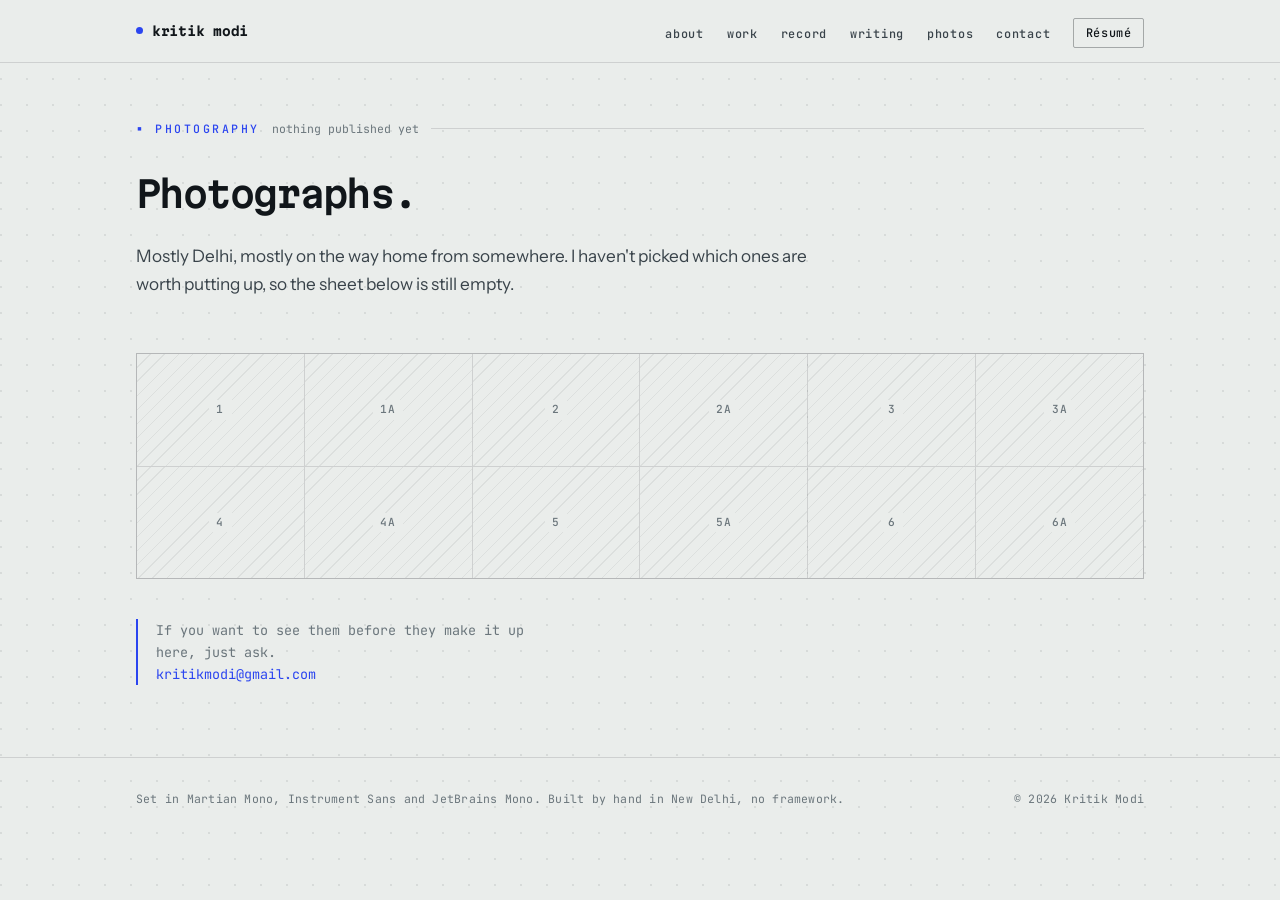
==== photography/index.html @ 2c66df13 "style: put the name back on Martian Mono, upright and set cleaner Reverts the serif experiments. Wha" ====
<!DOCTYPE html>
<html lang="en">
<head>
  <meta charset="UTF-8" />
  <meta name="viewport" content="width=device-width, initial-scale=1.0" />

  <title>Photography — Kritik Modi</title>
  <meta name="description" content="Photographs by Kritik Modi, mostly around Delhi. Nothing published yet." />
  <meta name="author" content="Kritik Modi" />

  <meta property="og:type" content="website" />
  <meta property="og:title" content="Photography — Kritik Modi" />
  <meta property="og:description" content="Photographs, mostly around Delhi. Nothing published yet." />
  <meta property="og:url" content="https://kritikmodi.com/photography" />
  <meta name="twitter:card" content="summary" />

  <link rel="canonical" href="https://kritikmodi.com/photography" />

  <link rel="icon" href="data:image/svg+xml,%3Csvg xmlns='http://www.w3.org/2000/svg' viewBox='0 0 32 32'%3E%3Crect width='32' height='32' rx='6' fill='%2311161A'/%3E%3Ccircle cx='16' cy='16' r='5.5' fill='%232B45F0'/%3E%3C/svg%3E" />

  <link rel="preconnect" href="https://fonts.googleapis.com" />
  <link rel="preconnect" href="https://fonts.gstatic.com" crossorigin />
  <link href="https://fonts.googleapis.com/css2?family=Instrument+Sans:ital,wght@0,400..700;1,400..700&family=JetBrains+Mono:wght@400;500;700&family=Martian+Mono:wght@400;500;600;700&display=swap" rel="stylesheet" />

  <link rel="stylesheet" href="/assets/css/styles.css" />
</head>
<body>
  <a class="skip-link" href="#main">Skip to content</a>

  <header class="masthead" id="top">
    <div class="wrap masthead__inner">
      <a href="/" class="mark" aria-label="Kritik Modi, home">
        <span class="mark__dot" aria-hidden="true"></span>
        <span class="mark__name">kritik modi</span>
      </a>

      <nav class="menu" aria-label="Primary">
        <button class="menu__toggle" id="menuToggle" aria-expanded="false" aria-controls="menuList">Menu</button>
        <ul class="menu__list" id="menuList">
          <li><a href="/#about" class="menu__link">about</a></li>
          <li><a href="/#work" class="menu__link">work</a></li>
          <li><a href="/#record" class="menu__link">record</a></li>
          <li><a href="/writing" class="menu__link">writing</a></li>
          <li><a href="/photography" class="menu__link" aria-current="page">photos</a></li>
          <li><a href="/#contact" class="menu__link">contact</a></li>
          <li><a href="/assets/Kritik_Modi_Resume.pdf" class="menu__link menu__link--cta" target="_blank" rel="noopener">Résumé</a></li>
        </ul>
      </nav>
      <span class="progress" id="progress" aria-hidden="true"></span>
    </div>
  </header>

  <main id="main">
    <section class="band band--first">
      <div class="wrap">
        <div class="axis">
          <span class="axis__label">photography</span>
          <span class="axis__note">nothing published yet</span>
        </div>

        <h1 class="title" style="max-width:16ch;font-size:clamp(2rem,1.2rem+3.4vw,3.6rem)">Photographs.</h1>

        <p class="prose" style="margin-top:1.75rem">
          Mostly Delhi, mostly on the way home from somewhere. I haven't picked
          which ones are worth putting up, so the sheet below is still empty.
        </p>

        <div class="contactsheet rise" style="margin-top:clamp(2.5rem,5vw,3.5rem)" aria-hidden="true">
          <div class="cell"><span class="cell__no">1</span></div>
          <div class="cell"><span class="cell__no">1A</span></div>
          <div class="cell"><span class="cell__no">2</span></div>
          <div class="cell"><span class="cell__no">2A</span></div>
          <div class="cell"><span class="cell__no">3</span></div>
          <div class="cell"><span class="cell__no">3A</span></div>
          <div class="cell"><span class="cell__no">4</span></div>
          <div class="cell"><span class="cell__no">4A</span></div>
          <div class="cell"><span class="cell__no">5</span></div>
          <div class="cell"><span class="cell__no">5A</span></div>
          <div class="cell"><span class="cell__no">6</span></div>
          <div class="cell"><span class="cell__no">6A</span></div>
        </div>
        <p class="sr-only">No photographs are published yet.</p>

        <p class="aside rise">
          If you want to see them before they make it up here, just ask.
          <br />
          <a href="mailto:kritikmodi@gmail.com" style="color:var(--signal)">kritikmodi@gmail.com</a>
        </p>
      </div>
    </section>
  </main>

  <footer class="foot">
    <div class="wrap foot__inner">
      <p>Set in Martian Mono, Instrument Sans and JetBrains Mono. Built by hand in New Delhi, no framework.</p>
      <p>© <span id="year">2026</span> Kritik Modi</p>
    </div>
  </footer>

  <script src="/assets/js/main.js" defer></script>
</body>
</html>
---- assets/css/styles.css ----
/* ============================================================
   Kritik Modi — kritikmodi.com
   "Schematic": an instrument panel for a systems engineer.
   Vellum ground, hairline geometry, one electric signal.
   ============================================================ */

/* ---------- reset ---------- */
*, *::before, *::after { box-sizing: border-box; }
* { margin: 0; }
html {
  -webkit-text-size-adjust: 100%;
  scroll-behavior: smooth;
  overflow-x: clip;
}
img, svg { display: block; max-width: 100%; }
a { color: inherit; text-decoration: none; }
ul, ol { list-style: none; padding: 0; }
button { font: inherit; color: inherit; background: none; border: 0; cursor: pointer; }

/* ---------- tokens ---------- */
:root {
  --paper:       #EAEDEB;
  --paper-2:     #E1E5E3;
  --ink:         #11161A;
  --ink-soft:    #39434A;
  --graphite:    #6B767C;
  --rule:        rgba(17, 22, 26, 0.13);
  --rule-2:      rgba(17, 22, 26, 0.32);
  --panel:       #EFF1F0;
  --signal:      #2B45F0;
  --signal-lift: #8298FF;

  --display: "Martian Mono", ui-monospace, monospace;
  --body:    "Instrument Sans", system-ui, -apple-system, "Segoe UI", sans-serif;
  --data:    "JetBrains Mono", ui-monospace, SFMono-Regular, monospace;

  --wrap: 1120px;
  --gut:  clamp(1.25rem, 4.5vw, 3.5rem);
  --ease: cubic-bezier(.2, .7, .2, 1);
}

/* ---------- base ---------- */
body {
  background-color: var(--paper);
  background-image: radial-gradient(circle at 1px 1px, rgba(17, 22, 26, .085) 1px, transparent 0);
  background-size: 26px 26px;
  color: var(--ink);
  font-family: var(--body);
  font-size: clamp(1rem, .96rem + .18vw, 1.075rem);
  line-height: 1.6;
  -webkit-font-smoothing: antialiased;
  text-rendering: optimizeLegibility;
  overflow-x: clip;
}

.wrap {
  width: 100%;
  max-width: var(--wrap);
  margin-inline: auto;
  padding-inline: var(--gut);
}

.skip-link {
  position: absolute;
  left: -9999px;
  z-index: 100;
  background: var(--signal);
  color: #fff;
  padding: .6rem 1rem;
  font: 500 .78rem/1 var(--data);
}
.skip-link:focus { left: 1rem; top: 1rem; }

:focus-visible {
  outline: 2px solid var(--signal);
  outline-offset: 3px;
}

::selection { background: var(--signal); color: #fff; }

/* ---------- header ---------- */
.masthead {
  position: sticky;
  top: 0;
  z-index: 50;
  background: var(--paper);
  border-bottom: 1px solid var(--rule);
}

.masthead__inner {
  display: flex;
  align-items: center;
  justify-content: space-between;
  gap: 1.5rem;
  height: 62px;
}

.mark {
  display: inline-flex;
  align-items: center;
  gap: .55rem;
  font: 700 .78rem/1 var(--display);
  letter-spacing: -.02em;
}
.mark__dot {
  width: 7px;
  height: 7px;
  background: var(--signal);
  border-radius: 50%;
  flex: none;
}
.mark__name { white-space: nowrap; }

.menu { display: flex; align-items: center; gap: clamp(.9rem, 1.8vw, 1.6rem); }

.menu__link {
  font: 500 .74rem/1 var(--data);
  letter-spacing: .06em;
  color: var(--ink-soft);
  padding-block: .35rem;
  border-bottom: 1px solid transparent;
  transition: color .2s var(--ease), border-color .2s var(--ease);
}
.menu__link:hover { color: var(--signal); border-bottom-color: var(--signal); }
.menu__link--cta {
  color: var(--ink);
  border: 1px solid var(--rule-2);
  border-radius: 2px;
  padding: .38rem .7rem;
}
.menu__link--cta:hover { background: var(--ink); color: var(--paper); border-color: var(--ink); }

.menu__toggle { display: none; }

/* scroll progress: a hairline that fills as you read */
.progress {
  position: absolute;
  left: 0;
  bottom: -1px;
  height: 2px;
  width: 0;
  background: var(--signal);
  transition: width .1s linear;
}

/* ---------- section scaffolding ---------- */
.band { padding-block: clamp(3.5rem, 7.5vw, 6.25rem); scroll-margin-top: 5rem; }
.band--first { padding-block: clamp(2.5rem, 5vw, 3.75rem) clamp(3rem, 6vw, 4.5rem); }

/* the recurring motif: a labelled tick on a hairline axis */
.axis {
  display: flex;
  align-items: center;
  gap: .75rem;
  margin-bottom: clamp(1.75rem, 3vw, 2.75rem);
}
.axis__label {
  font: 500 .72rem/1 var(--data);
  letter-spacing: .22em;
  text-transform: uppercase;
  color: var(--signal);
  white-space: nowrap;
}
.axis__label::before { content: "▪ "; }
.axis::after {
  content: "";
  flex: 1;
  height: 1px;
  background: var(--rule);
}
.axis__note {
  font: 400 .72rem/1 var(--data);
  color: var(--graphite);
  white-space: nowrap;
}
.axis__note-sm { display: none; }
@media (max-width: 760px) { .axis__note-sm { display: inline; } }

.title {
  font-family: var(--display);
  font-weight: 600;
  font-size: clamp(1.5rem, 1.1rem + 1.8vw, 2.25rem);
  line-height: 1.15;
  letter-spacing: -.045em;
  max-width: 22ch;
}

/* ---------- hero ---------- */
.hero__meta {
  display: flex;
  flex-wrap: wrap;
  align-items: baseline;
  justify-content: space-between;
  gap: .75rem 1.5rem;
  padding-bottom: 1.25rem;
  border-bottom: 1px solid var(--rule);
  font: 400 .74rem/1.4 var(--data);
  color: var(--graphite);
  letter-spacing: .04em;
}
.hero__meta b { color: var(--ink); font-weight: 500; }
.hero__meta i { font-style: normal; color: var(--rule-2); padding-inline: .1em; }

.hero__name {
  font-family: var(--display);
  font-weight: 700;
  font-size: clamp(3.1rem, 12vw, 8.5rem);
  line-height: .92;
  /* A monospace face already carries its own sidebearings. Tracking it in hard
     collides the glyphs, so this stays light and lets the counters breathe. */
  letter-spacing: -.025em;
  margin-block: clamp(1.5rem, 4vw, 2.5rem) 0;
}
.hero__name span { display: block; }
.hero__name em {
  font-style: normal;
  color: var(--signal);
}

.hero__lede {
  max-width: 46ch;
  margin-top: clamp(1.5rem, 3vw, 2rem);
  font-size: clamp(1.05rem, 1rem + .35vw, 1.3rem);
  line-height: 1.5;
  color: var(--ink-soft);
  text-wrap: pretty;
}
.hero__lede strong { color: var(--ink); font-weight: 600; }

.hero__actions {
  display: flex;
  flex-wrap: wrap;
  gap: .6rem;
  margin-top: clamp(1.75rem, 3.5vw, 2.5rem);
}

.chip {
  display: inline-flex;
  align-items: center;
  gap: .5rem;
  font: 500 .78rem/1 var(--data);
  letter-spacing: .02em;
  padding: .62rem .9rem;
  border: 1px solid var(--rule-2);
  border-radius: 2px;
  transition: background .2s var(--ease), color .2s var(--ease), border-color .2s var(--ease), transform .2s var(--ease);
}
.chip:hover { transform: translateY(-2px); border-color: var(--ink); }
.chip--primary { background: var(--ink); color: var(--paper); border-color: var(--ink); }
.chip--primary:hover { background: var(--signal); border-color: var(--signal); }
.chip__arrow { color: var(--graphite); transition: transform .2s var(--ease); }
.chip:hover .chip__arrow { transform: translateX(2px); color: inherit; }

/* ---------- signature: the platform diagram ---------- */
.schematic { margin-top: clamp(3rem, 7vw, 5rem); }

.schematic__frame {
  border: 1px solid var(--rule);
  background: var(--panel);
  overflow-x: auto;
  overscroll-behavior-x: contain;
}
.schematic__svg {
  display: block;
  width: 100%;
  min-width: 690px;
  height: auto;
}

.node { cursor: pointer; }
.node__hit { fill: transparent; }
.node__dot {
  fill: var(--paper);
  stroke: var(--ink);
  stroke-width: 1.5;
  transition: fill .2s var(--ease), stroke .2s var(--ease), r .2s var(--ease);
}
.node__label {
  font: 500 10px/1 var(--data);
  fill: var(--ink-soft);
  letter-spacing: .08em;
  text-transform: uppercase;
  transition: fill .2s var(--ease);
  /* Knock the panel colour out behind the glyphs so a label never has to
     compete with an edge passing under it. */
  paint-order: stroke fill;
  stroke: var(--panel);
  stroke-width: 2.5px;
  stroke-linejoin: round;
}
.node:hover .node__dot,
.node.is-lit .node__dot { fill: var(--signal); stroke: var(--signal); }

/* The two products and the AI work are the pieces of the job, so they get the
   bigger nodes: the size carries information, it isn't decoration. */
.node--hub .node__dot { stroke-width: 2; }
.node--hub .node__label { fill: var(--ink); font-weight: 700; }
.node--hub:hover .node__label,
.node--hub.is-lit .node__label { fill: var(--signal); }

/* One hard figure per node, so the diagram reads as a readout at a glance
   instead of only rewarding a hover. */
.node__figure {
  font: 500 8.5px/1 var(--data);
  fill: var(--signal);
  letter-spacing: .12em;
  text-transform: uppercase;
  paint-order: stroke fill;
  stroke: var(--panel);
  stroke-width: 2.5px;
  stroke-linejoin: round;
}
.node:hover .node__label,
.node.is-lit .node__label { fill: var(--signal); }

.edge {
  stroke: rgba(17, 22, 26, .38);
  stroke-width: 1.25;
  fill: none;
  transition: stroke .2s var(--ease);
}
.edge.is-lit { stroke: var(--signal); stroke-width: 1.75; }

/* Dashed because these features are still being built. */
.edge--new { stroke-dasharray: 3 5; stroke: rgba(17, 22, 26, .3); }

.packet { fill: var(--signal); }

/* Entrance. The graph is fully drawn by default; JS only arms the animation,
   so a missed paint or a failed script can never leave it invisible. */
.schematic.is-armed .node {
  animation: nodeIn .5s var(--ease) both;
  animation-delay: calc(.35s + var(--i, 0) * .07s);
}
.schematic.is-armed .edge {
  stroke-dashoffset: 0;
  animation: edgeIn .55s var(--ease) both;
  animation-delay: calc(.45s + var(--i, 0) * .09s);
}
.schematic.is-armed .edge--new {
  animation: nodeIn .6s var(--ease) both;
  animation-delay: calc(.9s + var(--i, 0) * .09s);
}
@keyframes nodeIn { from { opacity: 0; } to { opacity: 1; } }
@keyframes edgeIn {
  from { stroke-dashoffset: var(--len, 0); }
  to   { stroke-dashoffset: 0; }
}

.schematic__caption {
  display: flex;
  align-items: flex-start;
  gap: .6rem;
  margin-top: 1rem;
  min-height: 3.2em;
  font: 400 .8rem/1.6 var(--data);
  color: var(--graphite);
  max-width: 62ch;
}
.schematic__caption::before {
  content: "▸";
  color: var(--signal);
  flex: none;
  line-height: 1.6;
}

/* ---------- prose ---------- */
.prose { max-width: 62ch; }
.prose p + p { margin-top: 1.15em; }
p.prose,
.prose p { color: var(--ink-soft); text-wrap: pretty; }
.prose strong { color: var(--ink); font-weight: 600; }
.prose a {
  color: var(--ink);
  border-bottom: 1px solid var(--signal);
  transition: color .2s var(--ease);
}
.prose a:hover { color: var(--signal); }

.aside {
  margin-top: 2.5rem;
  padding-left: 1.1rem;
  border-left: 2px solid var(--signal);
  font: 400 .84rem/1.65 var(--data);
  color: var(--graphite);
  max-width: 52ch;
}

/* ---------- work ledger ---------- */
.ledger { border-top: 1px solid var(--rule); }

.ledger__row {
  display: grid;
  grid-template-columns: 7.5rem minmax(0, 1fr);
  gap: 0 clamp(1rem, 3vw, 2.5rem);
  padding-block: 1.5rem;
  border-bottom: 1px solid var(--rule);
  transition: background .25s var(--ease);
}
.ledger__row:hover { background: color-mix(in srgb, var(--paper-2) 70%, transparent); }

.ledger__year {
  font: 400 .76rem/1.9 var(--data);
  color: var(--graphite);
  letter-spacing: .02em;
  white-space: nowrap;
}

.ledger__role {
  font-family: var(--display);
  font-weight: 600;
  font-size: 1rem;
  letter-spacing: -.04em;
  line-height: 1.4;
}
.ledger__org { color: var(--signal); }
.ledger__desc {
  margin-top: .45rem;
  font-size: .95rem;
  color: var(--ink-soft);
  max-width: 62ch;
  text-wrap: pretty;
}
.ledger__desc code {
  font: 500 .88em/1 var(--data);
  background: var(--paper-2);
  padding: .1em .35em;
  border-radius: 2px;
}

.subhead {
  margin: clamp(2.5rem, 5vw, 3.5rem) 0 1.25rem;
  font: 500 .72rem/1 var(--data);
  letter-spacing: .22em;
  text-transform: uppercase;
  color: var(--graphite);
}

.more {
  margin-top: 1.75rem;
  font: 500 .8rem/1 var(--data);
}
.more a { border-bottom: 1px solid var(--signal); padding-bottom: .2rem; }
.more a:hover { color: var(--signal); }

/* ---------- inverted band: the record ---------- */
.band--invert {
  background: var(--ink);
  color: var(--paper);
}
.band--invert .axis__label { color: var(--signal-lift); }
.band--invert .axis::after { background: rgba(234, 237, 235, .16); }
.band--invert .axis__note { color: rgba(234, 237, 235, .45); }
.band--invert .subhead { color: rgba(234, 237, 235, .45); }

.awards {
  display: grid;
  grid-template-columns: repeat(auto-fit, minmax(230px, 1fr));
  gap: 1px;
  background: rgba(234, 237, 235, .16);
  border: 1px solid rgba(234, 237, 235, .16);
}
.award { background: var(--ink); padding: 1.5rem 1.4rem; }
.award__year {
  font: 400 .72rem/1 var(--data);
  color: var(--signal-lift);
  letter-spacing: .1em;
}
.award__title {
  margin-top: .75rem;
  font-family: var(--display);
  font-weight: 600;
  font-size: .98rem;
  letter-spacing: -.04em;
}
.award__note {
  margin-top: .55rem;
  font-size: .9rem;
  line-height: 1.55;
  color: rgba(234, 237, 235, .6);
}

/* ratings sheet */
.sheet { width: 100%; border-collapse: collapse; font-variant-numeric: tabular-nums; }
.sheet caption { text-align: left; }
.sheet th {
  text-align: left;
  font: 500 .68rem/1 var(--data);
  letter-spacing: .18em;
  text-transform: uppercase;
  color: rgba(234, 237, 235, .4);
  padding-bottom: .85rem;
  border-bottom: 1px solid rgba(234, 237, 235, .16);
  font-weight: 500;
}
.sheet th:last-child, .sheet td:last-child { text-align: right; }
.sheet td {
  padding-block: 1.05rem;
  border-bottom: 1px solid rgba(234, 237, 235, .1);
  font-size: .92rem;
  color: rgba(234, 237, 235, .62);
  vertical-align: baseline;
}
.sheet tr:last-child td { border-bottom: 0; }
.sheet .cell--site {
  font-family: var(--display);
  font-weight: 600;
  font-size: .92rem;
  letter-spacing: -.04em;
  color: var(--paper);
}
.sheet .cell--rating {
  font: 500 1.15rem/1 var(--data);
  color: var(--signal-lift);
}
.sheet a:hover { color: var(--paper); }

/* ---------- elsewhere ---------- */
.doors {
  display: grid;
  grid-template-columns: repeat(auto-fit, minmax(280px, 1fr));
  gap: 1px;
  background: var(--rule);
  border: 1px solid var(--rule);
}
.door {
  display: block;
  background: var(--paper);
  padding: clamp(1.5rem, 3vw, 2.25rem);
  transition: background .25s var(--ease);
}
.door:hover { background: var(--paper-2); }
.door__kicker {
  font: 500 .7rem/1 var(--data);
  letter-spacing: .18em;
  text-transform: uppercase;
  color: var(--signal);
}
.door__title {
  margin-top: .9rem;
  display: flex;
  align-items: baseline;
  justify-content: space-between;
  gap: 1rem;
  font-family: var(--display);
  font-weight: 600;
  font-size: 1.15rem;
  letter-spacing: -.045em;
}
.door__arrow { color: var(--graphite); transition: transform .25s var(--ease); }
.door:hover .door__arrow { transform: translateX(4px); color: var(--signal); }
.door__note {
  margin-top: .6rem;
  font-size: .95rem;
  color: var(--ink-soft);
  max-width: 40ch;
}

/* ---------- contact ---------- */
.mailto {
  display: inline-block;
  margin-top: .5rem;
  font-family: var(--display);
  font-weight: 600;
  font-size: clamp(1.15rem, .8rem + 2.1vw, 2.4rem);
  letter-spacing: -.07em;
  line-height: 1.2;
  border-bottom: 2px solid var(--rule-2);
  padding-bottom: .1em;
  transition: color .25s var(--ease), border-color .25s var(--ease);
  word-break: break-word;
}
.mailto:hover { color: var(--signal); border-color: var(--signal); }

.profiles {
  display: flex;
  flex-wrap: wrap;
  gap: .5rem .35rem;
  margin-top: 2.25rem;
}
.profiles a {
  font: 400 .78rem/1 var(--data);
  color: var(--graphite);
  padding: .5rem .75rem;
  border: 1px solid var(--rule);
  border-radius: 2px;
  transition: color .2s var(--ease), border-color .2s var(--ease);
}
.profiles a:hover { color: var(--signal); border-color: var(--signal); }

/* ---------- footer ---------- */
.foot {
  border-top: 1px solid var(--rule);
  padding-block: 2rem 2.5rem;
}
.foot__inner {
  display: flex;
  flex-wrap: wrap;
  gap: .6rem 2rem;
  justify-content: space-between;
  font: 400 .72rem/1.6 var(--data);
  color: var(--graphite);
  letter-spacing: .02em;
}

/* ---------- writing queue ---------- */
.queue { border-top: 1px solid var(--rule); }
.queue__item {
  display: grid;
  grid-template-columns: 7.5rem minmax(0, 1fr);
  gap: 0 clamp(1rem, 3vw, 2.5rem);
  padding-block: 1.4rem;
  border-bottom: 1px solid var(--rule);
}
.queue__status {
  font: 500 .68rem/1.9 var(--data);
  letter-spacing: .14em;
  text-transform: uppercase;
  color: var(--graphite);
}
.queue__status--live { color: var(--signal); }
.queue__title {
  font-family: var(--display);
  font-weight: 500;
  font-size: .98rem;
  letter-spacing: -.04em;
  line-height: 1.45;
  max-width: 52ch;
}

/* ---------- contact sheet (photography) ---------- */
.contactsheet {
  display: grid;
  grid-template-columns: repeat(auto-fill, minmax(150px, 1fr));
  gap: 1px;
  background: var(--rule);
  border: 1px solid var(--rule);
}
.cell {
  position: relative;
  background: var(--paper);
  aspect-ratio: 3 / 2;
  display: grid;
  place-items: center;
  overflow: hidden;
}
.cell::before {
  content: "";
  position: absolute;
  inset: 0;
  background: repeating-linear-gradient(
    135deg,
    transparent 0 9px,
    var(--rule) 9px 10px
  );
  opacity: .5;
}
.cell__no {
  position: relative;
  font: 500 .7rem/1 var(--data);
  color: var(--graphite);
  background: var(--paper);
  padding: .25rem .45rem;
  letter-spacing: .08em;
}

.sr-only {
  position: absolute;
  width: 1px; height: 1px;
  padding: 0; margin: -1px;
  overflow: hidden;
  clip-path: inset(50%);
  white-space: nowrap;
}

/* ---------- entrance motion ---------- */
/* Scoped to a class JS adds, so nothing is ever hidden by a script that
   didn't run. */
.reveal-on .rise {
  opacity: 0;
  transform: translateY(14px);
  transition: opacity .7s var(--ease), transform .7s var(--ease);
}
.reveal-on .rise.is-in { opacity: 1; transform: none; }

/* ---------- responsive ---------- */
@media (max-width: 860px) {
  .menu__toggle {
    display: inline-flex;
    align-items: center;
    gap: .45rem;
    font: 500 .74rem/1 var(--data);
    letter-spacing: .1em;
    text-transform: uppercase;
    border: 1px solid var(--rule-2);
    border-radius: 2px;
    padding: .45rem .7rem;
  }
  .menu__list {
    position: absolute;
    top: 100%;
    left: 0;
    right: 0;
    display: none;
    flex-direction: column;
    gap: 0;
    background: var(--paper);
    border-bottom: 1px solid var(--rule);
    padding: .5rem var(--gut) 1.25rem;
  }
  .menu__list.is-open { display: flex; }
  .menu__list li { border-top: 1px solid var(--rule); }
  .menu__link { display: block; padding: .85rem 0; font-size: .82rem; }
  .menu__link--cta {
    display: inline-block;
    margin-top: .85rem;
    padding: .5rem .8rem;
  }
  .menu__list li:first-child { border-top: 0; }
}

@media (min-width: 861px) {
  .menu__list { display: flex; align-items: center; gap: clamp(.9rem, 1.8vw, 1.6rem); }
}

@media (max-width: 620px) {
  .ledger__row, .queue__item { grid-template-columns: 1fr; gap: .5rem; }
  .ledger__year, .queue__status { line-height: 1.4; }
  .hero__meta { font-size: .7rem; }
}

/* ---------- reduced motion ---------- */
@media (prefers-reduced-motion: reduce) {
  html { scroll-behavior: auto; }
  .reveal-on .rise { opacity: 1; transform: none; transition: none; }
  *, *::before, *::after {
    animation-duration: .01ms !important;
    animation-iteration-count: 1 !important;
    transition-duration: .01ms !important;
  }
}
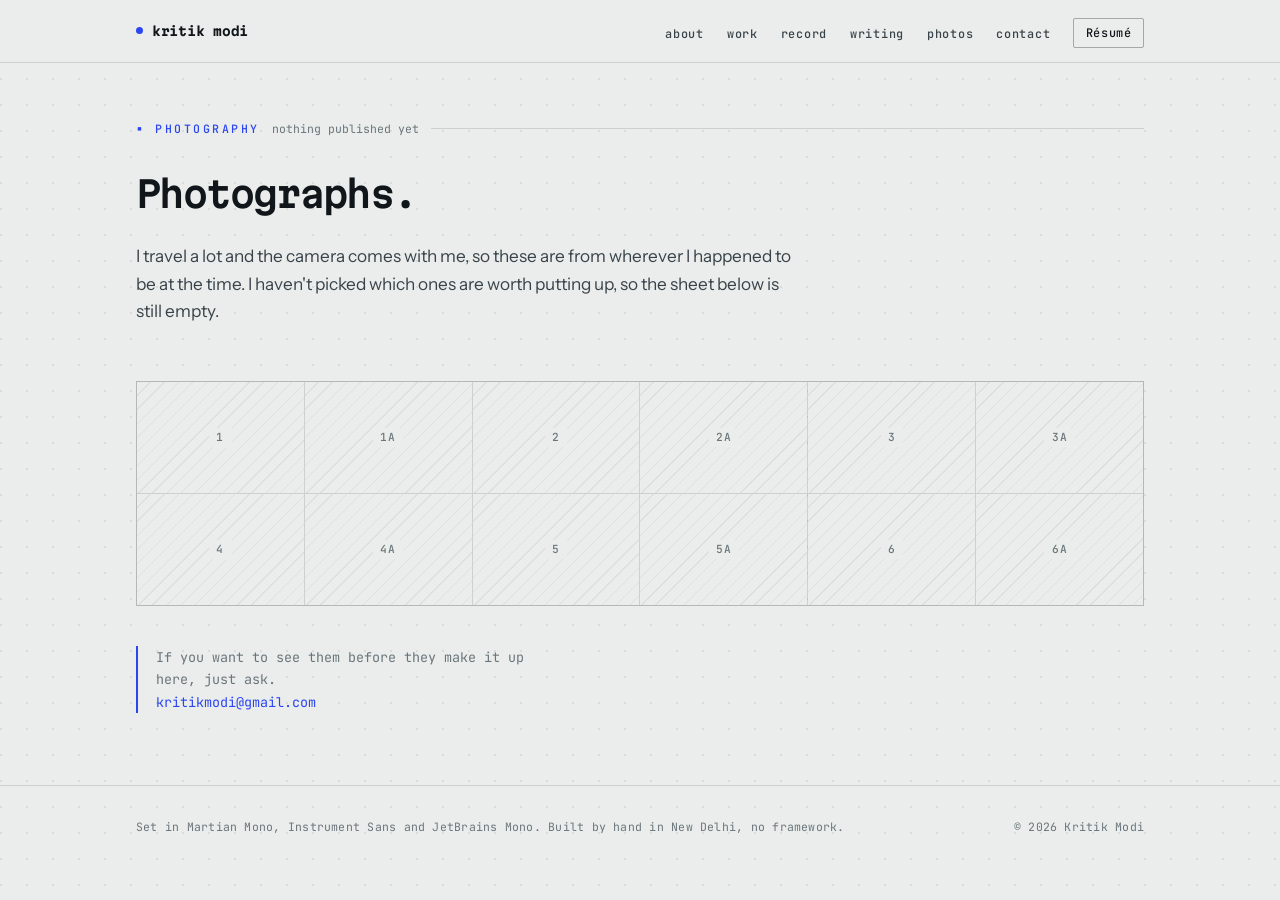
==== commit adb5062a: "content: the photographs are from travelling, not from Delhi Fixed on the photography page intro and" ====
--- a/photography/index.html
+++ b/photography/index.html
@@ -5,12 +5,12 @@
   <meta name="viewport" content="width=device-width, initial-scale=1.0" />
 
   <title>Photography — Kritik Modi</title>
-  <meta name="description" content="Photographs by Kritik Modi, mostly around Delhi. Nothing published yet." />
+  <meta name="description" content="Photographs by Kritik Modi, taken wherever the travelling takes him. Nothing published yet." />
   <meta name="author" content="Kritik Modi" />
 
   <meta property="og:type" content="website" />
   <meta property="og:title" content="Photography — Kritik Modi" />
-  <meta property="og:description" content="Photographs, mostly around Delhi. Nothing published yet." />
+  <meta property="og:description" content="Photographs taken wherever the travelling takes me. Nothing published yet." />
   <meta property="og:url" content="https://kritikmodi.com/photography" />
   <meta name="twitter:card" content="summary" />
 
@@ -61,8 +61,9 @@
         <h1 class="title" style="max-width:16ch;font-size:clamp(2rem,1.2rem+3.4vw,3.6rem)">Photographs.</h1>
 
         <p class="prose" style="margin-top:1.75rem">
-          Mostly Delhi, mostly on the way home from somewhere. I haven't picked
-          which ones are worth putting up, so the sheet below is still empty.
+          I travel a lot and the camera comes with me, so these are from
+          wherever I happened to be at the time. I haven't picked which ones are
+          worth putting up, so the sheet below is still empty.
         </p>
 
         <div class="contactsheet rise" style="margin-top:clamp(2.5rem,5vw,3.5rem)" aria-hidden="true">
--- a/assets/css/styles.css
+++ b/assets/css/styles.css
@@ -453,67 +453,85 @@
 .band--invert .axis__note { color: rgba(234, 237, 235, .45); }
 .band--invert .subhead { color: rgba(234, 237, 235, .45); }
 
-.awards {
+/* The ratings are the strongest numbers on the page, so they get set like a
+   readout rather than buried in a table column. */
+.ratings {
   display: grid;
-  grid-template-columns: repeat(auto-fit, minmax(230px, 1fr));
+  grid-template-columns: repeat(auto-fit, minmax(190px, 1fr));
   gap: 1px;
   background: rgba(234, 237, 235, .16);
   border: 1px solid rgba(234, 237, 235, .16);
 }
-.award { background: var(--ink); padding: 1.5rem 1.4rem; }
-.award__year {
-  font: 400 .72rem/1 var(--data);
+
+.rating {
+  display: block;
+  background: var(--ink);
+  padding: 1.5rem 1.4rem 1.65rem;
+  transition: background .25s var(--ease);
+}
+.rating:hover { background: #171D22; }
+
+.rating__site {
+  display: block;
+  font: 500 .68rem/1 var(--data);
+  letter-spacing: .18em;
+  text-transform: uppercase;
+  color: rgba(234, 237, 235, .45);
+}
+.rating__value {
+  display: block;
+  margin-top: 1rem;
+  font-family: var(--display);
+  font-weight: 700;
+  font-size: clamp(2.1rem, 1.5rem + 2.1vw, 3rem);
+  line-height: 1;
+  letter-spacing: -.06em;
+  font-variant-numeric: tabular-nums;
+}
+.rating__tier {
+  display: block;
+  margin-top: .85rem;
+  font: 500 .76rem/1 var(--data);
   color: var(--signal-lift);
-  letter-spacing: .1em;
-}
-.award__title {
-  margin-top: .75rem;
+}
+.rating__note {
+  display: block;
+  margin-top: .5rem;
+  font-size: .85rem;
+  line-height: 1.5;
+  color: rgba(234, 237, 235, .55);
+}
+.rating:hover .rating__site { color: rgba(234, 237, 235, .7); }
+
+/* One-off results share the ledger's grammar, inverted. */
+.results { border-top: 1px solid rgba(234, 237, 235, .16); }
+
+.result {
+  display: grid;
+  grid-template-columns: 13rem minmax(0, 1fr) auto;
+  gap: .35rem clamp(1rem, 3vw, 2rem);
+  align-items: baseline;
+  padding-block: 1.15rem;
+  border-bottom: 1px solid rgba(234, 237, 235, .1);
+}
+.result__name {
   font-family: var(--display);
   font-weight: 600;
-  font-size: .98rem;
+  font-size: .95rem;
   letter-spacing: -.04em;
 }
-.award__note {
-  margin-top: .55rem;
+.result__note {
   font-size: .9rem;
   line-height: 1.55;
   color: rgba(234, 237, 235, .6);
 }
-
-/* ratings sheet */
-.sheet { width: 100%; border-collapse: collapse; font-variant-numeric: tabular-nums; }
-.sheet caption { text-align: left; }
-.sheet th {
-  text-align: left;
-  font: 500 .68rem/1 var(--data);
-  letter-spacing: .18em;
-  text-transform: uppercase;
-  color: rgba(234, 237, 235, .4);
-  padding-bottom: .85rem;
-  border-bottom: 1px solid rgba(234, 237, 235, .16);
-  font-weight: 500;
-}
-.sheet th:last-child, .sheet td:last-child { text-align: right; }
-.sheet td {
-  padding-block: 1.05rem;
-  border-bottom: 1px solid rgba(234, 237, 235, .1);
-  font-size: .92rem;
-  color: rgba(234, 237, 235, .62);
-  vertical-align: baseline;
-}
-.sheet tr:last-child td { border-bottom: 0; }
-.sheet .cell--site {
-  font-family: var(--display);
-  font-weight: 600;
-  font-size: .92rem;
-  letter-spacing: -.04em;
-  color: var(--paper);
-}
-.sheet .cell--rating {
-  font: 500 1.15rem/1 var(--data);
+.result__mark {
+  font: 500 .95rem/1.5 var(--data);
   color: var(--signal-lift);
-}
-.sheet a:hover { color: var(--paper); }
+  font-variant-numeric: tabular-nums;
+  text-align: right;
+  white-space: nowrap;
+}
 
 /* ---------- elsewhere ---------- */
 .doors {
@@ -725,6 +743,8 @@
 
 @media (max-width: 620px) {
   .ledger__row, .queue__item { grid-template-columns: 1fr; gap: .5rem; }
+  .result { grid-template-columns: minmax(0, 1fr) auto; }
+  .result__note { grid-column: 1 / -1; }
   .ledger__year, .queue__status { line-height: 1.4; }
   .hero__meta { font-size: .7rem; }
 }
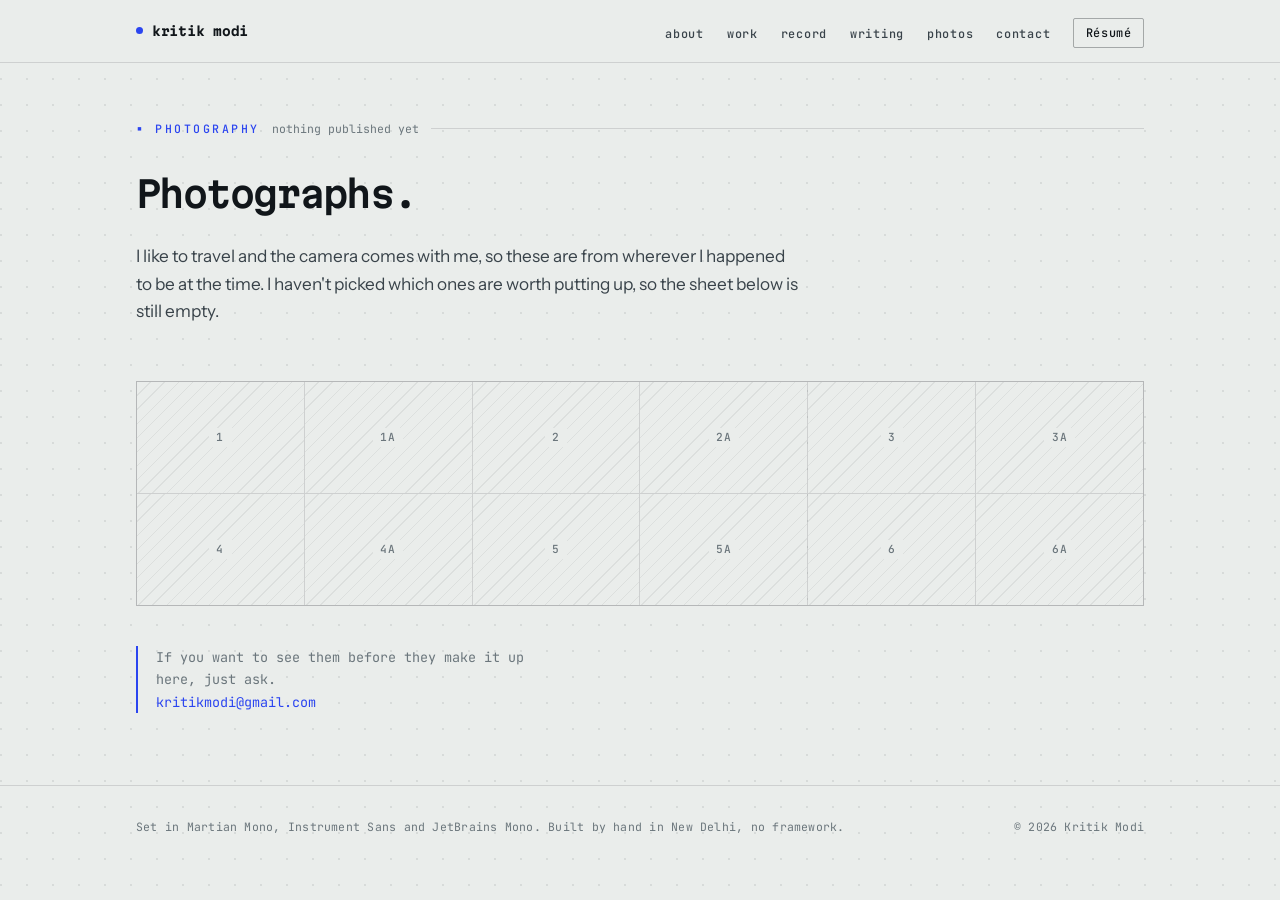
==== commit 18fcd451: "content: add a projects section for the two open-source tools product-video-as-code and deckloom are" ====
--- a/photography/index.html
+++ b/photography/index.html
@@ -61,7 +61,7 @@
         <h1 class="title" style="max-width:16ch;font-size:clamp(2rem,1.2rem+3.4vw,3.6rem)">Photographs.</h1>
 
         <p class="prose" style="margin-top:1.75rem">
-          I travel a lot and the camera comes with me, so these are from
+          I like to travel and the camera comes with me, so these are from
           wherever I happened to be at the time. I haven't picked which ones are
           worth putting up, so the sheet below is still empty.
         </p>
--- a/assets/css/styles.css
+++ b/assets/css/styles.css
@@ -531,6 +531,75 @@
   font-variant-numeric: tabular-nums;
   text-align: right;
   white-space: nowrap;
+}
+
+/* ---------- projects ---------- */
+.projects {
+  display: grid;
+  grid-template-columns: repeat(auto-fit, minmax(300px, 1fr));
+  gap: 1px;
+  background: var(--rule);
+  border: 1px solid var(--rule);
+}
+
+.project {
+  /* Column so the pipeline and stack sit on a shared baseline across cards,
+     whatever length the descriptions run to. */
+  display: flex;
+  flex-direction: column;
+  background: var(--paper);
+  padding: clamp(1.5rem, 3vw, 2.25rem);
+  transition: background .25s var(--ease);
+}
+.project:hover { background: var(--paper-2); }
+
+.project__head {
+  display: flex;
+  align-items: baseline;
+  justify-content: space-between;
+  gap: 1rem;
+}
+.project__name {
+  font-family: var(--display);
+  font-weight: 600;
+  font-size: 1.1rem;
+  letter-spacing: -.045em;
+}
+.project__out {
+  color: var(--graphite);
+  transition: transform .25s var(--ease), color .25s var(--ease);
+}
+.project:hover .project__out { transform: translate(2px, -2px); color: var(--signal); }
+
+.project__note {
+  display: block;
+  margin-top: .85rem;
+  margin-bottom: 1.35rem;
+  font-size: .95rem;
+  line-height: 1.6;
+  color: var(--ink-soft);
+  text-wrap: pretty;
+}
+
+/* The pipeline each README opens with, in the page's own vocabulary. */
+.project__flow {
+  display: block;
+  margin-top: auto;
+  padding: .7rem .85rem;
+  border: 1px solid var(--rule);
+  background: var(--panel);
+  font: 400 .72rem/1.9 var(--data);
+  color: var(--graphite);
+}
+.project__flow b { color: var(--signal); font-weight: 400; padding-inline: .15em; }
+
+.project__stack {
+  display: block;
+  margin-top: 1rem;
+  font: 500 .67rem/1.6 var(--data);
+  letter-spacing: .14em;
+  text-transform: uppercase;
+  color: var(--graphite);
 }
 
 /* ---------- elsewhere ---------- */
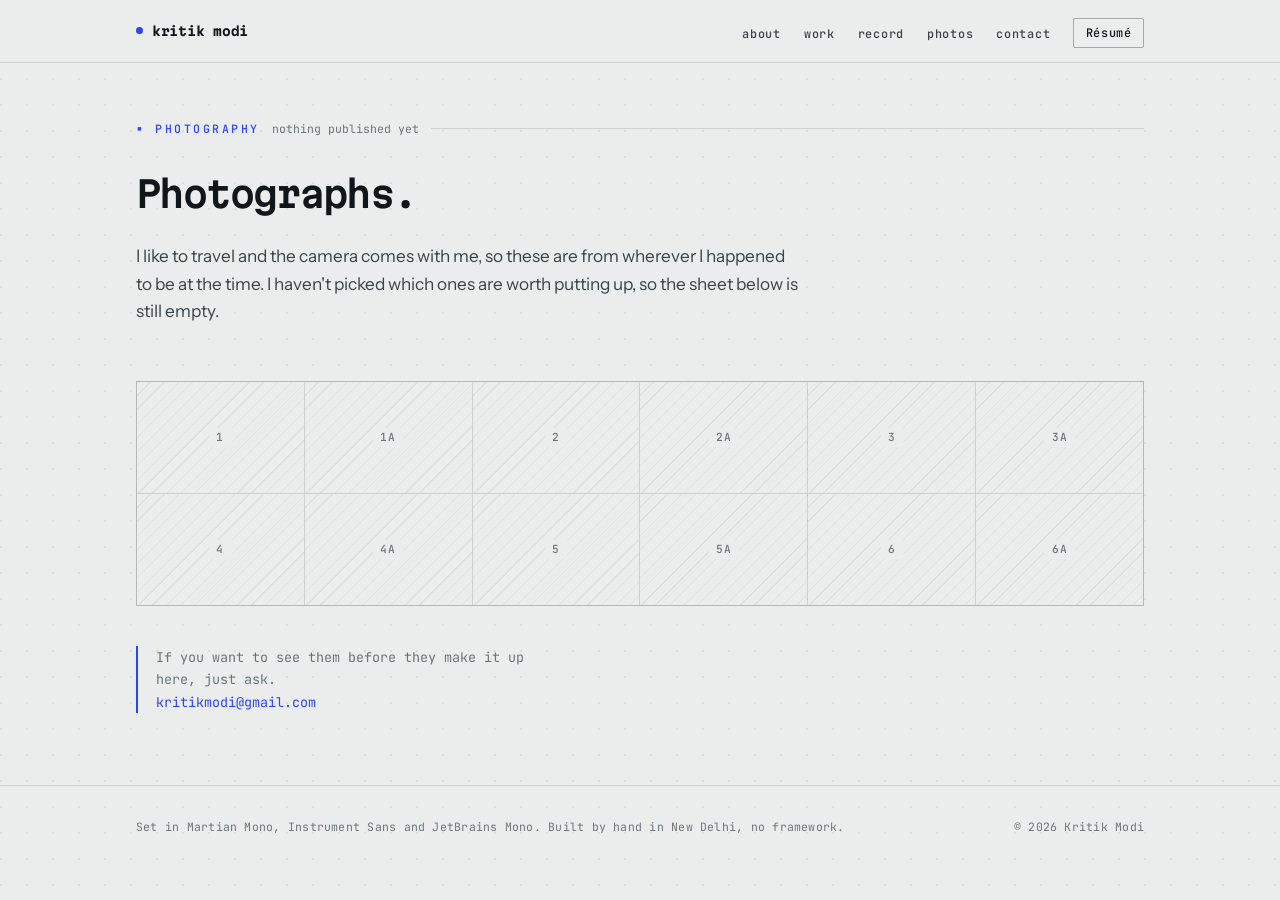
==== commit 70f70e91: "content: drop AtCoder and writing, plot best finishes instead - Remove AtCoder from the record band " ====
--- a/photography/index.html
+++ b/photography/index.html
@@ -40,7 +40,6 @@
           <li><a href="/#about" class="menu__link">about</a></li>
           <li><a href="/#work" class="menu__link">work</a></li>
           <li><a href="/#record" class="menu__link">record</a></li>
-          <li><a href="/writing" class="menu__link">writing</a></li>
           <li><a href="/photography" class="menu__link" aria-current="page">photos</a></li>
           <li><a href="/#contact" class="menu__link">contact</a></li>
           <li><a href="/assets/Kritik_Modi_Resume.pdf" class="menu__link menu__link--cta" target="_blank" rel="noopener">Résumé</a></li>
--- a/assets/css/styles.css
+++ b/assets/css/styles.css
@@ -453,55 +453,103 @@
 .band--invert .axis__note { color: rgba(234, 237, 235, .45); }
 .band--invert .subhead { color: rgba(234, 237, 235, .45); }
 
-/* The ratings are the strongest numbers on the page, so they get set like a
-   readout rather than buried in a table column. */
-.ratings {
+/* Best single-contest finish per judge, as a dot plot on a log rank axis
+   running 1st to 1000th. Rank is the rare thing here, so the marker is the
+   mark; the connector back to 1st is only there to lead the eye. */
+.ranks { border-top: 1px solid rgba(234, 237, 235, .16); }
+
+.rank {
   display: grid;
-  grid-template-columns: repeat(auto-fit, minmax(190px, 1fr));
-  gap: 1px;
-  background: rgba(234, 237, 235, .16);
-  border: 1px solid rgba(234, 237, 235, .16);
-}
-
-.rating {
-  display: block;
-  background: var(--ink);
-  padding: 1.5rem 1.4rem 1.65rem;
-  transition: background .25s var(--ease);
-}
-.rating:hover { background: #171D22; }
-
-.rating__site {
-  display: block;
-  font: 500 .68rem/1 var(--data);
-  letter-spacing: .18em;
+  grid-template-columns: 7.5rem minmax(0, 16rem) minmax(0, 1fr) 8.5rem;
+  gap: .4rem clamp(1rem, 2.5vw, 2rem);
+  align-items: center;
+  padding-block: 1.25rem;
+  border-bottom: 1px solid rgba(234, 237, 235, .1);
+}
+
+.rank__site {
+  font: 500 .72rem/1 var(--data);
+  letter-spacing: .16em;
   text-transform: uppercase;
-  color: rgba(234, 237, 235, .45);
-}
-.rating__value {
-  display: block;
-  margin-top: 1rem;
-  font-family: var(--display);
-  font-weight: 700;
-  font-size: clamp(2.1rem, 1.5rem + 2.1vw, 3rem);
-  line-height: 1;
-  letter-spacing: -.06em;
-  font-variant-numeric: tabular-nums;
-}
-.rating__tier {
-  display: block;
-  margin-top: .85rem;
-  font: 500 .76rem/1 var(--data);
-  color: var(--signal-lift);
-}
-.rating__note {
-  display: block;
-  margin-top: .5rem;
-  font-size: .85rem;
+  transition: color .2s var(--ease);
+}
+.rank__site:hover { color: var(--signal-lift); }
+
+.rank__meta {
+  font-size: .87rem;
   line-height: 1.5;
   color: rgba(234, 237, 235, .55);
 }
-.rating:hover .rating__site { color: rgba(234, 237, 235, .7); }
+
+.rank__rail { position: relative; height: 10px; }
+.rank__rail::before {
+  content: "";
+  position: absolute;
+  inset: 50% 0 auto 0;
+  height: 1px;
+  margin-top: -.5px;
+  background: rgba(234, 237, 235, .13);
+}
+.rank__fill {
+  position: absolute;
+  left: 0;
+  top: 50%;
+  height: 1px;
+  margin-top: -.5px;
+  width: var(--p, 0%);
+  background: rgba(130, 152, 255, .4);
+}
+.rank__fill::after {
+  content: "";
+  position: absolute;
+  right: -5px;
+  top: 50%;
+  width: 10px;
+  height: 10px;
+  margin-top: -5px;
+  border-radius: 50%;
+  background: var(--signal-lift);
+}
+
+.rank__pct {
+  font-family: var(--display);
+  font-weight: 600;
+  font-size: .92rem;
+  letter-spacing: -.045em;
+  text-align: right;
+  white-space: nowrap;
+}
+.rank__pct em {
+  font-style: normal;
+  font-family: var(--data);
+  font-weight: 400;
+  font-size: .72rem;
+  letter-spacing: 0;
+  color: rgba(234, 237, 235, .45);
+}
+
+/* The axis the markers are read against. */
+.rank--scale { border-bottom: 0; padding-block: .15rem 0; }
+.rank__scale {
+  position: relative;
+  height: 1.5em;
+  border-top: 1px solid rgba(234, 237, 235, .13);
+  padding-top: .5rem;
+  font: 400 .64rem/1 var(--data);
+  letter-spacing: .1em;
+  text-transform: uppercase;
+  color: rgba(234, 237, 235, .32);
+}
+.rank__scale i {
+  position: absolute;
+  top: .5rem;
+  font-style: normal;
+  transform: translateX(-50%);
+}
+.rank__scale i:nth-child(1) { left: 0; transform: none; }
+.rank__scale i:nth-child(2) { left: 33.333%; }
+.rank__scale i:nth-child(3) { left: 66.667%; }
+.rank__scale i:nth-child(4) { left: 100%; transform: translateX(-100%); }
 
 /* One-off results share the ledger's grammar, inverted. */
 .results { border-top: 1px solid rgba(234, 237, 235, .16); }
@@ -610,6 +658,9 @@
   background: var(--rule);
   border: 1px solid var(--rule);
 }
+/* One destination should not stretch the full column width. */
+.doors--single { max-width: 34rem; }
+
 .door {
   display: block;
   background: var(--paper);
@@ -813,6 +864,12 @@
 @media (max-width: 620px) {
   .ledger__row, .queue__item { grid-template-columns: 1fr; gap: .5rem; }
   .result { grid-template-columns: minmax(0, 1fr) auto; }
+  .rank { grid-template-columns: minmax(0, 1fr) auto; gap: .6rem 1rem; }
+  .rank__site { grid-area: 1 / 1; }
+  .rank__pct  { grid-area: 1 / 2; }
+  .rank__meta { grid-area: 2 / 1 / auto / -1; }
+  .rank__rail { grid-area: 3 / 1 / auto / -1; }
+  .rank--scale { display: none; }
   .result__note { grid-column: 1 / -1; }
   .ledger__year, .queue__status { line-height: 1.4; }
   .hero__meta { font-size: .7rem; }
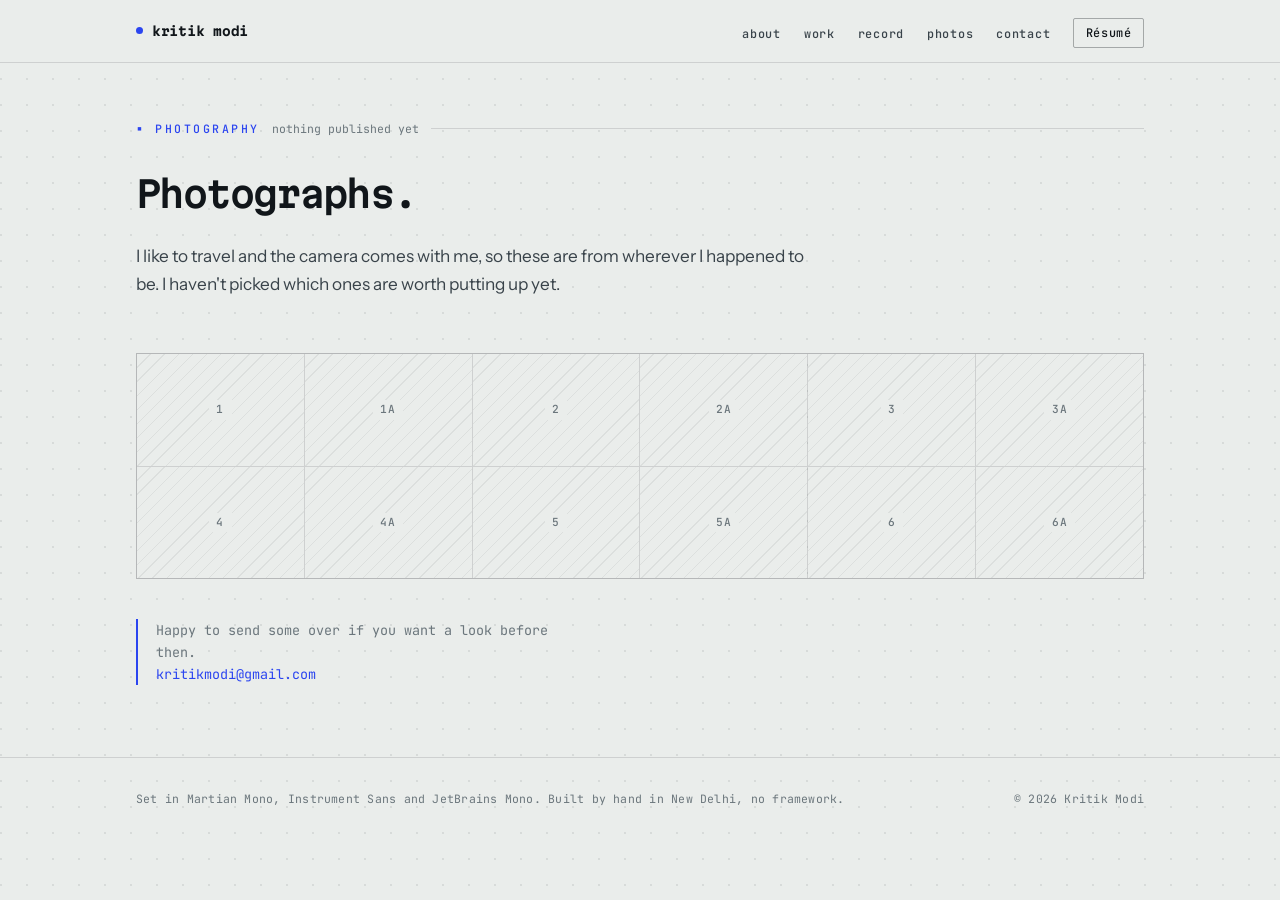
==== commit 9b0ca6c9: "copy: strip the tells that made the prose read as generated Six patterns, all fair:  - Every paragra" ====
--- a/photography/index.html
+++ b/photography/index.html
@@ -61,8 +61,8 @@
 
         <p class="prose" style="margin-top:1.75rem">
           I like to travel and the camera comes with me, so these are from
-          wherever I happened to be at the time. I haven't picked which ones are
-          worth putting up, so the sheet below is still empty.
+          wherever I happened to be. I haven't picked which ones are worth
+          putting up yet.
         </p>
 
         <div class="contactsheet rise" style="margin-top:clamp(2.5rem,5vw,3.5rem)" aria-hidden="true">
@@ -82,7 +82,7 @@
         <p class="sr-only">No photographs are published yet.</p>
 
         <p class="aside rise">
-          If you want to see them before they make it up here, just ask.
+          Happy to send some over if you want a look before then.
           <br />
           <a href="mailto:kritikmodi@gmail.com" style="color:var(--signal)">kritikmodi@gmail.com</a>
         </p>
--- a/assets/css/styles.css
+++ b/assets/css/styles.css
@@ -414,6 +414,56 @@
   line-height: 1.4;
 }
 .ledger__org { color: var(--signal); }
+/* Two rungs at Datatailr: the current title on top, what it grew out of
+   below, joined by the same dot-and-stem the charts use. */
+.ladder { padding-left: 1.2rem; }
+.ladder + .ledger__desc { margin-top: .8rem; }
+
+.ladder__step { position: relative; }
+.ladder__step + .ladder__step { margin-top: .55rem; }
+
+.ladder__step::before {
+  content: "";
+  position: absolute;
+  left: -1.2rem;
+  top: .5em;
+  width: 7px;
+  height: 7px;
+  border-radius: 50%;
+  background: var(--rule-2);
+}
+.ladder__step--now::before { background: var(--signal); }
+
+/* Stem from this rung's dot down to the next one. */
+.ladder__step:not(:last-child)::after {
+  content: "";
+  position: absolute;
+  left: calc(-1.2rem + 3px);
+  top: calc(.5em + 7px);
+  bottom: calc(-.55rem - .5em);
+  width: 1px;
+  background: var(--rule);
+}
+
+.ladder__role {
+  display: inline;
+  font-family: var(--display);
+  font-weight: 600;
+  font-size: 1rem;
+  letter-spacing: -.04em;
+  line-height: 1.4;
+}
+.ladder__role--past { font-weight: 500; color: var(--graphite); }
+
+.ladder__when {
+  margin-left: .55rem;
+  font: 400 .7rem/1 var(--data);
+  letter-spacing: .1em;
+  text-transform: uppercase;
+  color: var(--graphite);
+  white-space: nowrap;
+}
+
 .ledger__desc {
   margin-top: .45rem;
   font-size: .95rem;
@@ -453,103 +503,167 @@
 .band--invert .axis__note { color: rgba(234, 237, 235, .45); }
 .band--invert .subhead { color: rgba(234, 237, 235, .45); }
 
-/* Best single-contest finish per judge, as a dot plot on a log rank axis
-   running 1st to 1000th. Rank is the rare thing here, so the marker is the
-   mark; the connector back to 1st is only there to lead the eye. */
-.ranks { border-top: 1px solid rgba(234, 237, 235, .16); }
-
-.rank {
+/* Peak ratings lead with the tier, not the number. A rating only means
+   something on its own platform's scale, so 2488 / 2222 / 1790 side by side
+   reads as a descending sequence when it isn't one. */
+.ratings {
   display: grid;
-  grid-template-columns: 7.5rem minmax(0, 16rem) minmax(0, 1fr) 8.5rem;
-  gap: .4rem clamp(1rem, 2.5vw, 2rem);
-  align-items: center;
-  padding-block: 1.25rem;
-  border-bottom: 1px solid rgba(234, 237, 235, .1);
-}
-
-.rank__site {
-  font: 500 .72rem/1 var(--data);
-  letter-spacing: .16em;
-  text-transform: uppercase;
-  transition: color .2s var(--ease);
-}
-.rank__site:hover { color: var(--signal-lift); }
-
-.rank__meta {
-  font-size: .87rem;
-  line-height: 1.5;
-  color: rgba(234, 237, 235, .55);
-}
-
-.rank__rail { position: relative; height: 10px; }
-.rank__rail::before {
-  content: "";
-  position: absolute;
-  inset: 50% 0 auto 0;
-  height: 1px;
-  margin-top: -.5px;
-  background: rgba(234, 237, 235, .13);
-}
-.rank__fill {
-  position: absolute;
-  left: 0;
-  top: 50%;
-  height: 1px;
-  margin-top: -.5px;
-  width: var(--p, 0%);
-  background: rgba(130, 152, 255, .4);
-}
-.rank__fill::after {
-  content: "";
-  position: absolute;
-  right: -5px;
-  top: 50%;
-  width: 10px;
-  height: 10px;
-  margin-top: -5px;
-  border-radius: 50%;
-  background: var(--signal-lift);
-}
-
-.rank__pct {
+  grid-template-columns: repeat(auto-fit, minmax(200px, 1fr));
+  gap: 1px;
+  background: rgba(234, 237, 235, .16);
+  border: 1px solid rgba(234, 237, 235, .16);
+  margin-bottom: clamp(2.5rem, 5vw, 3.5rem);
+}
+
+.rating {
+  display: block;
+  background: var(--ink);
+  padding: 1.5rem 1.4rem 1.6rem;
+  transition: background .25s var(--ease);
+}
+.rating:hover { background: #171D22; }
+
+.rating__site {
+  display: block;
+  font: 500 .68rem/1 var(--data);
+  letter-spacing: .18em;
+  text-transform: uppercase;
+  color: rgba(234, 237, 235, .45);
+}
+.rating__pct {
+  display: block;
+  margin-top: .95rem;
   font-family: var(--display);
-  font-weight: 600;
-  font-size: .92rem;
-  letter-spacing: -.045em;
-  text-align: right;
-  white-space: nowrap;
-}
-.rank__pct em {
+  font-weight: 700;
+  font-size: clamp(1.4rem, 1.1rem + 1.1vw, 1.8rem);
+  line-height: 1;
+  letter-spacing: -.055em;
+  color: var(--signal-lift);
+}
+.rating__pct em {
   font-style: normal;
   font-family: var(--data);
   font-weight: 400;
-  font-size: .72rem;
-  letter-spacing: 0;
+  font-size: .7rem;
+  letter-spacing: .12em;
+  text-transform: uppercase;
   color: rgba(234, 237, 235, .45);
 }
-
-/* The axis the markers are read against. */
-.rank--scale { border-bottom: 0; padding-block: .15rem 0; }
-.rank__scale {
+.rating__meta {
+  display: block;
+  margin-top: .75rem;
+  font: 400 .8rem/1.5 var(--data);
+  color: rgba(234, 237, 235, .55);
+  font-variant-numeric: tabular-nums;
+}
+.rating:hover .rating__site { color: rgba(234, 237, 235, .7); }
+
+/* Best finishes, plotted where they landed on the scoreboard: the vertical
+   axis is finishing position, so a taller column simply means he finished
+   higher. Linear, 1st to 200th, so there is no scale to explain. */
+/* The column labels below the plot are positioned, not in flow, so the space
+   for them is reserved as padding here. Margin would collapse into whatever
+   follows and let the labels run into it. */
+.chart {
+  margin: 0;
+  padding-bottom: 4.2rem;
+}
+
+.chart__plot {
   position: relative;
-  height: 1.5em;
-  border-top: 1px solid rgba(234, 237, 235, .13);
-  padding-top: .5rem;
-  font: 400 .64rem/1 var(--data);
-  letter-spacing: .1em;
-  text-transform: uppercase;
-  color: rgba(234, 237, 235, .32);
-}
-.rank__scale i {
-  position: absolute;
-  top: .5rem;
-  font-style: normal;
+  height: clamp(190px, 26vw, 250px);
+  /* The topmost value label sits above the plot box, so it needs headroom. */
+  margin: 2.5rem 0 0;
+}
+
+.chart__line {
+  position: absolute;
+  left: 3.6rem;
+  right: 0;
+  bottom: var(--y);
+  height: 1px;
+  background: rgba(234, 237, 235, .1);
+}
+.chart__line i {
+  position: absolute;
+  right: 100%;
+  top: 50%;
+  transform: translateY(-50%);
+  padding-right: .7rem;
+  font: 400 .66rem/1 var(--data);
+  letter-spacing: .08em;
+  text-transform: uppercase;
+  color: rgba(234, 237, 235, .3);
+  white-space: nowrap;
+}
+
+.chart__cols {
+  position: absolute;
+  inset: 0 0 0 3.6rem;
+  display: grid;
+  grid-template-columns: repeat(5, 1fr);
+  gap: clamp(.4rem, 1.5vw, 1.5rem);
+}
+
+.col { position: relative; }
+
+/* The stem grows from the baseline, so its height is the finishing position. */
+.col__plot { position: absolute; inset: 0; }
+.col__stem {
+  position: absolute;
+  left: 50%;
+  bottom: 0;
+  width: 2px;
+  height: var(--h);
+  margin-left: -1px;
+  background: rgba(130, 152, 255, .45);
+}
+.col__stem::after {
+  content: "";
+  position: absolute;
+  left: 50%;
+  top: 0;
+  width: 13px;
+  height: 13px;
+  margin: -6.5px 0 0 -6.5px;
+  border-radius: 50%;
+  background: var(--signal-lift);
+}
+.col__val {
+  position: absolute;
+  left: 50%;
+  bottom: 100%;
   transform: translateX(-50%);
-}
-.rank__scale i:nth-child(1) { left: 0; transform: none; }
-.rank__scale i:nth-child(2) { left: 33.333%; }
-.rank__scale i:nth-child(3) { left: 66.667%; }
-.rank__scale i:nth-child(4) { left: 100%; transform: translateX(-100%); }
+  margin-bottom: .85rem;
+  font-family: var(--display);
+  font-weight: 700;
+  font-size: clamp(.95rem, .8rem + .5vw, 1.2rem);
+  letter-spacing: -.05em;
+  font-variant-numeric: tabular-nums;
+  white-space: nowrap;
+}
+
+/* Names sit under the baseline, outside the plot box. */
+.col__name,
+.col__sub {
+  position: absolute;
+  left: 0;
+  right: 0;
+  text-align: center;
+}
+.col__name {
+  top: calc(100% + .95rem);
+  font: 500 clamp(.62rem, .5rem + .35vw, .74rem)/1.3 var(--data);
+  letter-spacing: .06em;
+  text-transform: uppercase;
+  transition: color .2s var(--ease);
+}
+a.col__name:hover { color: var(--signal-lift); }
+.col__sub {
+  top: calc(100% + 2.5rem);
+  font: 400 clamp(.58rem, .48rem + .3vw, .68rem)/1.3 var(--data);
+  color: rgba(234, 237, 235, .38);
+}
 
 /* One-off results share the ledger's grammar, inverted. */
 .results { border-top: 1px solid rgba(234, 237, 235, .16); }
@@ -864,12 +978,12 @@
 @media (max-width: 620px) {
   .ledger__row, .queue__item { grid-template-columns: 1fr; gap: .5rem; }
   .result { grid-template-columns: minmax(0, 1fr) auto; }
-  .rank { grid-template-columns: minmax(0, 1fr) auto; gap: .6rem 1rem; }
-  .rank__site { grid-area: 1 / 1; }
-  .rank__pct  { grid-area: 1 / 2; }
-  .rank__meta { grid-area: 2 / 1 / auto / -1; }
-  .rank__rail { grid-area: 3 / 1 / auto / -1; }
-  .rank--scale { display: none; }
+  /* Five columns in 375px: buy back width from the gutter and the gaps so
+     the longest name still fits on one line. */
+  .chart__line { left: 2.5rem; }
+  .chart__cols { inset: 0 0 0 2.5rem; gap: .15rem; }
+  .col__name { font-size: .54rem; letter-spacing: .02em; }
+  .col__sub { font-size: .52rem; letter-spacing: 0; }
   .result__note { grid-column: 1 / -1; }
   .ledger__year, .queue__status { line-height: 1.4; }
   .hero__meta { font-size: .7rem; }
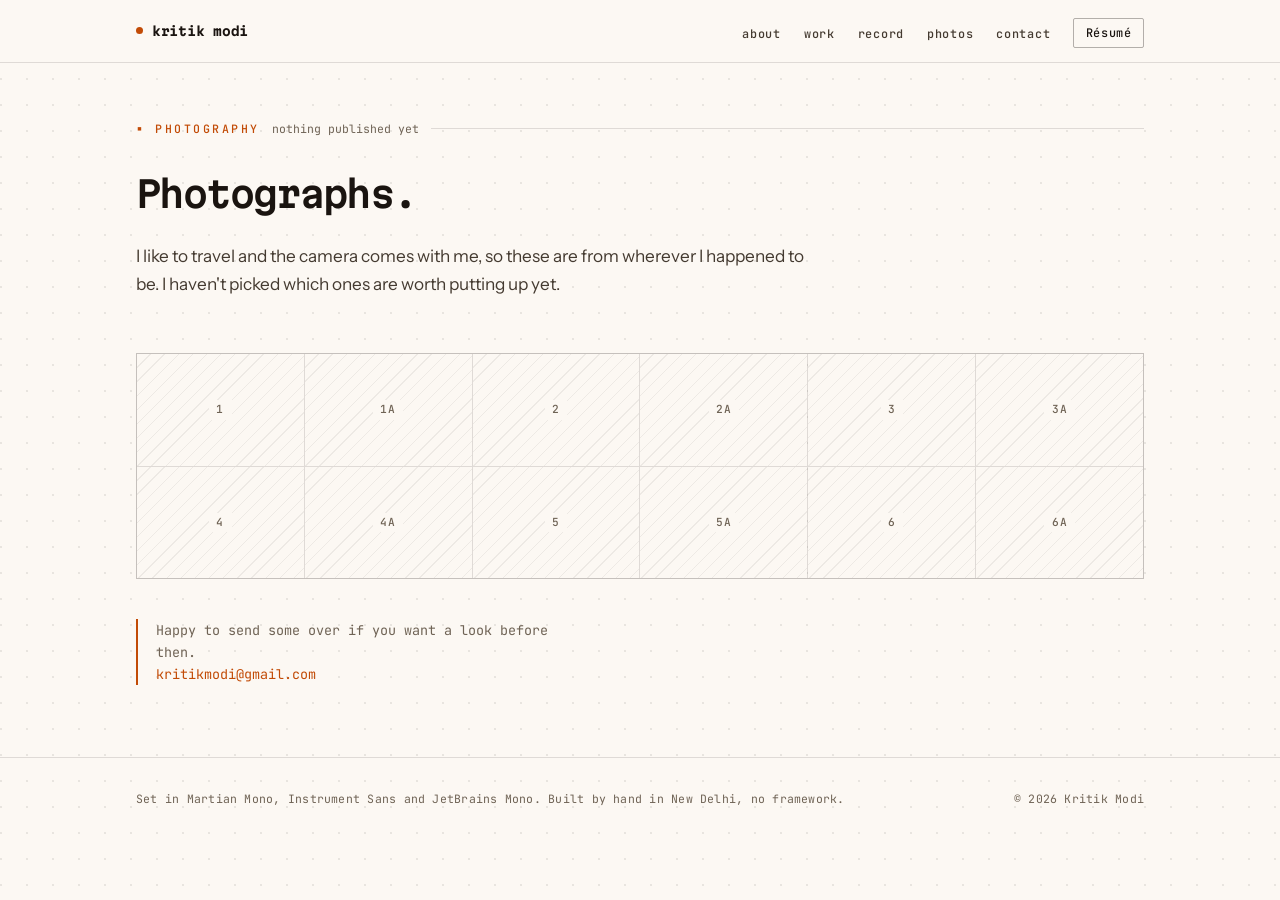
==== commit 7bff8e07: "style: switch the palette to Marmalade, and make the next switch cheap Warm near-white ground (#FCF8" ====
--- a/photography/index.html
+++ b/photography/index.html
@@ -16,7 +16,7 @@
 
   <link rel="canonical" href="https://kritikmodi.com/photography" />
 
-  <link rel="icon" href="data:image/svg+xml,%3Csvg xmlns='http://www.w3.org/2000/svg' viewBox='0 0 32 32'%3E%3Crect width='32' height='32' rx='6' fill='%2311161A'/%3E%3Ccircle cx='16' cy='16' r='5.5' fill='%232B45F0'/%3E%3C/svg%3E" />
+  <link rel="icon" href="data:image/svg+xml,%3Csvg xmlns='http://www.w3.org/2000/svg' viewBox='0 0 32 32'%3E%3Crect width='32' height='32' rx='6' fill='%231A1410'/%3E%3Ccircle cx='16' cy='16' r='5.5' fill='%23C24B06'/%3E%3C/svg%3E" />
 
   <link rel="preconnect" href="https://fonts.googleapis.com" />
   <link rel="preconnect" href="https://fonts.gstatic.com" crossorigin />
--- a/assets/css/styles.css
+++ b/assets/css/styles.css
@@ -19,16 +19,25 @@
 
 /* ---------- tokens ---------- */
 :root {
-  --paper:       #EAEDEB;
-  --paper-2:     #E1E5E3;
-  --ink:         #11161A;
-  --ink-soft:    #39434A;
-  --graphite:    #6B767C;
-  --rule:        rgba(17, 22, 26, 0.13);
-  --rule-2:      rgba(17, 22, 26, 0.32);
-  --panel:       #EFF1F0;
-  --signal:      #2B45F0;
-  --signal-lift: #8298FF;
+  /* Palette: Marmalade. Channels are kept separate so every translucent
+     variant derives from one place; a new palette is these five lines. */
+  --paper-rgb:       252 248 243;
+  --paper-2-rgb:     244 237 228;
+  --ink-rgb:          26  20  16;
+  --signal-rgb:      194  75   6;
+  --signal-lift-rgb: 255 165  92;
+
+  --paper:       rgb(var(--paper-rgb));
+  --paper-2:     rgb(var(--paper-2-rgb));
+  --panel:       #FFFCF8;
+  --ink:         rgb(var(--ink-rgb));
+  --ink-raised:  #241D17;
+  --ink-soft:    #443A30;
+  --graphite:    #6F6355;
+  --rule:        rgb(var(--ink-rgb) / .13);
+  --rule-2:      rgb(var(--ink-rgb) / .32);
+  --signal:      rgb(var(--signal-rgb));
+  --signal-lift: rgb(var(--signal-lift-rgb));
 
   --display: "Martian Mono", ui-monospace, monospace;
   --body:    "Instrument Sans", system-ui, -apple-system, "Segoe UI", sans-serif;
@@ -39,10 +48,11 @@
   --ease: cubic-bezier(.2, .7, .2, 1);
 }
 
+
 /* ---------- base ---------- */
 body {
   background-color: var(--paper);
-  background-image: radial-gradient(circle at 1px 1px, rgba(17, 22, 26, .085) 1px, transparent 0);
+  background-image: radial-gradient(circle at 1px 1px, rgb(var(--ink-rgb) / .085) 1px, transparent 0);
   background-size: 26px 26px;
   color: var(--ink);
   font-family: var(--body);
@@ -314,7 +324,7 @@
 .node.is-lit .node__label { fill: var(--signal); }
 
 .edge {
-  stroke: rgba(17, 22, 26, .38);
+  stroke: rgb(var(--ink-rgb) / .38);
   stroke-width: 1.25;
   fill: none;
   transition: stroke .2s var(--ease);
@@ -322,7 +332,7 @@
 .edge.is-lit { stroke: var(--signal); stroke-width: 1.75; }
 
 /* Dashed because these features are still being built. */
-.edge--new { stroke-dasharray: 3 5; stroke: rgba(17, 22, 26, .3); }
+.edge--new { stroke-dasharray: 3 5; stroke: rgb(var(--ink-rgb) / .3); }
 
 .packet { fill: var(--signal); }
 
@@ -499,9 +509,9 @@
   color: var(--paper);
 }
 .band--invert .axis__label { color: var(--signal-lift); }
-.band--invert .axis::after { background: rgba(234, 237, 235, .16); }
-.band--invert .axis__note { color: rgba(234, 237, 235, .45); }
-.band--invert .subhead { color: rgba(234, 237, 235, .45); }
+.band--invert .axis::after { background: rgb(var(--paper-rgb) / .16); }
+.band--invert .axis__note { color: rgb(var(--paper-rgb) / .45); }
+.band--invert .subhead { color: rgb(var(--paper-rgb) / .45); }
 
 /* Peak ratings lead with the tier, not the number. A rating only means
    something on its own platform's scale, so 2488 / 2222 / 1790 side by side
@@ -510,8 +520,8 @@
   display: grid;
   grid-template-columns: repeat(auto-fit, minmax(200px, 1fr));
   gap: 1px;
-  background: rgba(234, 237, 235, .16);
-  border: 1px solid rgba(234, 237, 235, .16);
+  background: rgb(var(--paper-rgb) / .16);
+  border: 1px solid rgb(var(--paper-rgb) / .16);
   margin-bottom: clamp(2.5rem, 5vw, 3.5rem);
 }
 
@@ -521,14 +531,14 @@
   padding: 1.5rem 1.4rem 1.6rem;
   transition: background .25s var(--ease);
 }
-.rating:hover { background: #171D22; }
+.rating:hover { background: var(--ink-raised); }
 
 .rating__site {
   display: block;
   font: 500 .68rem/1 var(--data);
   letter-spacing: .18em;
   text-transform: uppercase;
-  color: rgba(234, 237, 235, .45);
+  color: rgb(var(--paper-rgb) / .45);
 }
 .rating__pct {
   display: block;
@@ -547,16 +557,16 @@
   font-size: .7rem;
   letter-spacing: .12em;
   text-transform: uppercase;
-  color: rgba(234, 237, 235, .45);
+  color: rgb(var(--paper-rgb) / .45);
 }
 .rating__meta {
   display: block;
   margin-top: .75rem;
   font: 400 .8rem/1.5 var(--data);
-  color: rgba(234, 237, 235, .55);
+  color: rgb(var(--paper-rgb) / .55);
   font-variant-numeric: tabular-nums;
 }
-.rating:hover .rating__site { color: rgba(234, 237, 235, .7); }
+.rating:hover .rating__site { color: rgb(var(--paper-rgb) / .7); }
 
 /* Best finishes, plotted where they landed on the scoreboard: the vertical
    axis is finishing position, so a taller column simply means he finished
@@ -582,7 +592,7 @@
   right: 0;
   bottom: var(--y);
   height: 1px;
-  background: rgba(234, 237, 235, .1);
+  background: rgb(var(--paper-rgb) / .1);
 }
 .chart__line i {
   position: absolute;
@@ -593,7 +603,7 @@
   font: 400 .66rem/1 var(--data);
   letter-spacing: .08em;
   text-transform: uppercase;
-  color: rgba(234, 237, 235, .3);
+  color: rgb(var(--paper-rgb) / .3);
   white-space: nowrap;
 }
 
@@ -616,7 +626,7 @@
   width: 2px;
   height: var(--h);
   margin-left: -1px;
-  background: rgba(130, 152, 255, .45);
+  background: rgb(var(--signal-lift-rgb) / .45);
 }
 .col__stem::after {
   content: "";
@@ -662,11 +672,11 @@
 .col__sub {
   top: calc(100% + 2.5rem);
   font: 400 clamp(.58rem, .48rem + .3vw, .68rem)/1.3 var(--data);
-  color: rgba(234, 237, 235, .38);
+  color: rgb(var(--paper-rgb) / .38);
 }
 
 /* One-off results share the ledger's grammar, inverted. */
-.results { border-top: 1px solid rgba(234, 237, 235, .16); }
+.results { border-top: 1px solid rgb(var(--paper-rgb) / .16); }
 
 .result {
   display: grid;
@@ -674,7 +684,7 @@
   gap: .35rem clamp(1rem, 3vw, 2rem);
   align-items: baseline;
   padding-block: 1.15rem;
-  border-bottom: 1px solid rgba(234, 237, 235, .1);
+  border-bottom: 1px solid rgb(var(--paper-rgb) / .1);
 }
 .result__name {
   font-family: var(--display);
@@ -685,7 +695,7 @@
 .result__note {
   font-size: .9rem;
   line-height: 1.55;
-  color: rgba(234, 237, 235, .6);
+  color: rgb(var(--paper-rgb) / .6);
 }
 .result__mark {
   font: 500 .95rem/1.5 var(--data);
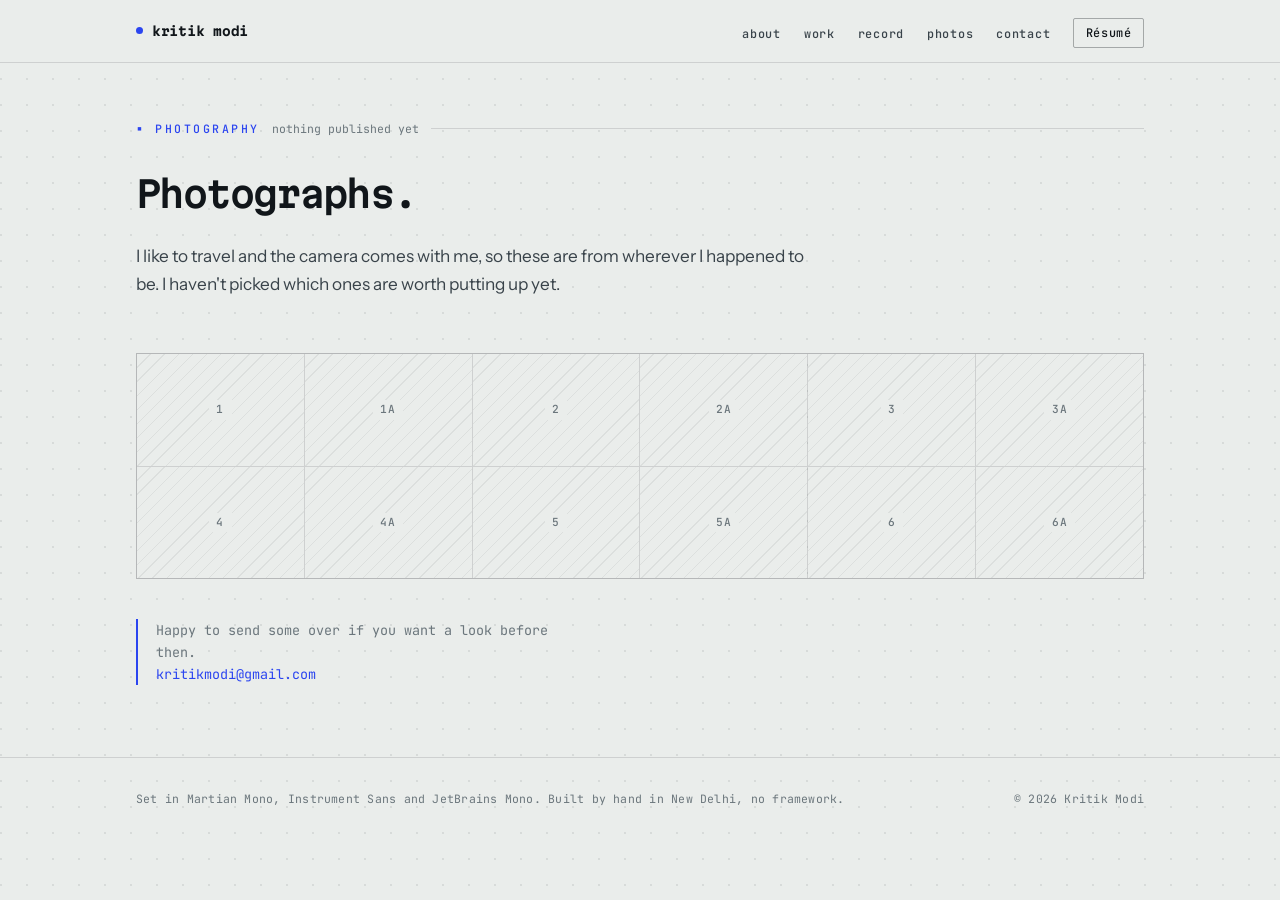
==== commit 11fbf836: "style: back to the cool grey and electric ultramarine Marmalade is out. Kept the token refactor from" ====
--- a/photography/index.html
+++ b/photography/index.html
@@ -16,7 +16,7 @@
 
   <link rel="canonical" href="https://kritikmodi.com/photography" />
 
-  <link rel="icon" href="data:image/svg+xml,%3Csvg xmlns='http://www.w3.org/2000/svg' viewBox='0 0 32 32'%3E%3Crect width='32' height='32' rx='6' fill='%231A1410'/%3E%3Ccircle cx='16' cy='16' r='5.5' fill='%23C24B06'/%3E%3C/svg%3E" />
+  <link rel="icon" href="data:image/svg+xml,%3Csvg xmlns='http://www.w3.org/2000/svg' viewBox='0 0 32 32'%3E%3Crect width='32' height='32' rx='6' fill='%2311161A'/%3E%3Ccircle cx='16' cy='16' r='5.5' fill='%232B45F0'/%3E%3C/svg%3E" />
 
   <link rel="preconnect" href="https://fonts.googleapis.com" />
   <link rel="preconnect" href="https://fonts.gstatic.com" crossorigin />
--- a/assets/css/styles.css
+++ b/assets/css/styles.css
@@ -19,21 +19,22 @@
 
 /* ---------- tokens ---------- */
 :root {
-  /* Palette: Marmalade. Channels are kept separate so every translucent
-     variant derives from one place; a new palette is these five lines. */
-  --paper-rgb:       252 248 243;
-  --paper-2-rgb:     244 237 228;
-  --ink-rgb:          26  20  16;
-  --signal-rgb:      194  75   6;
-  --signal-lift-rgb: 255 165  92;
+  /* Palette: cool vellum grey, electric ultramarine. Channels are kept
+     separate so every translucent variant derives from one place; a new
+     palette is the nine values below and nothing further down. */
+  --paper-rgb:       234 237 235;
+  --paper-2-rgb:     225 229 227;
+  --ink-rgb:          17  22  26;
+  --signal-rgb:       43  69 240;
+  --signal-lift-rgb: 130 152 255;
 
   --paper:       rgb(var(--paper-rgb));
   --paper-2:     rgb(var(--paper-2-rgb));
-  --panel:       #FFFCF8;
+  --panel:       #EFF1F0;
   --ink:         rgb(var(--ink-rgb));
-  --ink-raised:  #241D17;
-  --ink-soft:    #443A30;
-  --graphite:    #6F6355;
+  --ink-raised:  #171D22;
+  --ink-soft:    #39434A;
+  --graphite:    #6B767C;
   --rule:        rgb(var(--ink-rgb) / .13);
   --rule-2:      rgb(var(--ink-rgb) / .32);
   --signal:      rgb(var(--signal-rgb));
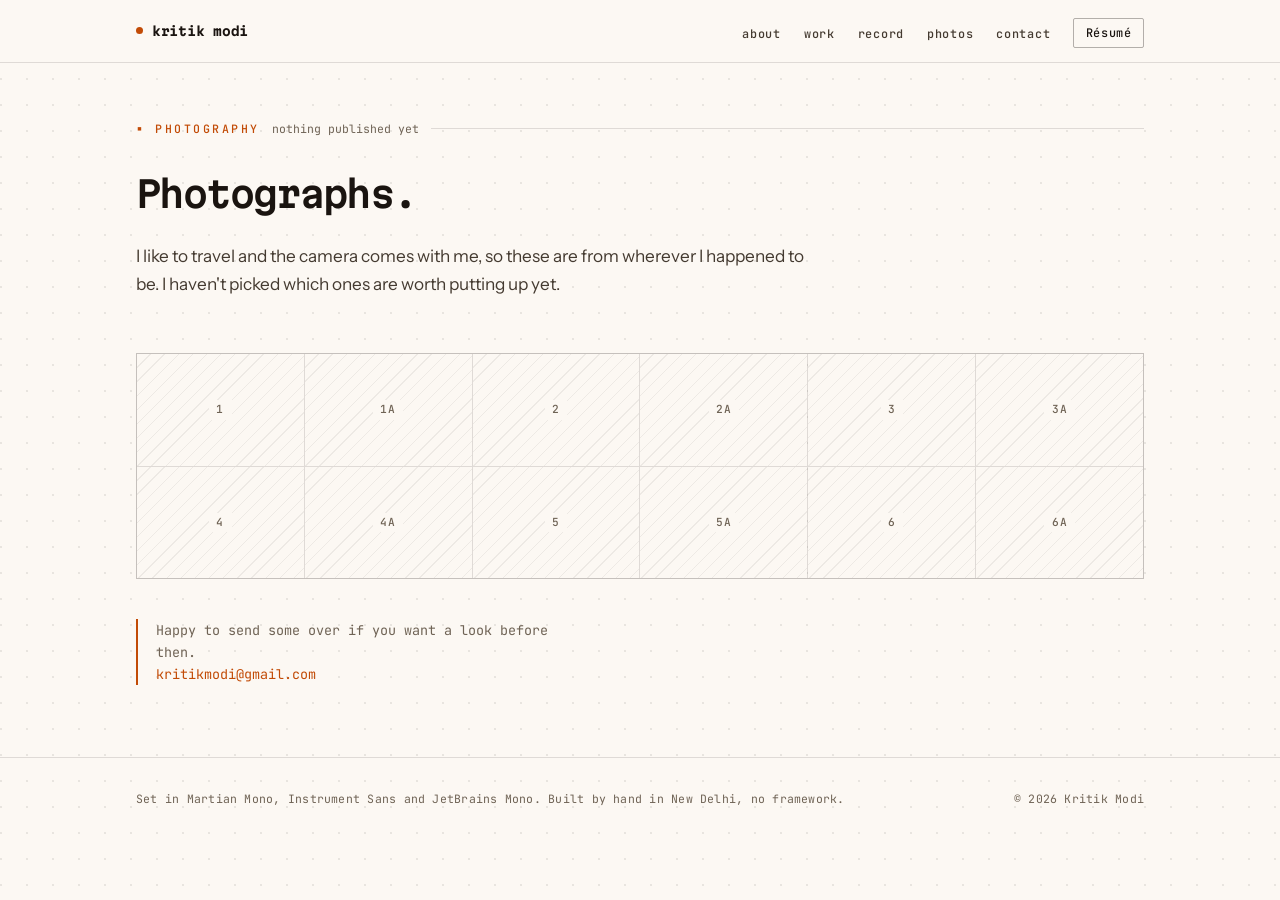
==== commit 25ece7c3: "style: back to Marmalade Warm near-white ground with the burnt orange signal again. Nine values in :" ====
--- a/photography/index.html
+++ b/photography/index.html
@@ -16,7 +16,7 @@
 
   <link rel="canonical" href="https://kritikmodi.com/photography" />
 
-  <link rel="icon" href="data:image/svg+xml,%3Csvg xmlns='http://www.w3.org/2000/svg' viewBox='0 0 32 32'%3E%3Crect width='32' height='32' rx='6' fill='%2311161A'/%3E%3Ccircle cx='16' cy='16' r='5.5' fill='%232B45F0'/%3E%3C/svg%3E" />
+  <link rel="icon" href="data:image/svg+xml,%3Csvg xmlns='http://www.w3.org/2000/svg' viewBox='0 0 32 32'%3E%3Crect width='32' height='32' rx='6' fill='%231A1410'/%3E%3Ccircle cx='16' cy='16' r='5.5' fill='%23C24B06'/%3E%3C/svg%3E" />
 
   <link rel="preconnect" href="https://fonts.googleapis.com" />
   <link rel="preconnect" href="https://fonts.gstatic.com" crossorigin />
--- a/assets/css/styles.css
+++ b/assets/css/styles.css
@@ -19,22 +19,22 @@
 
 /* ---------- tokens ---------- */
 :root {
-  /* Palette: cool vellum grey, electric ultramarine. Channels are kept
-     separate so every translucent variant derives from one place; a new
-     palette is the nine values below and nothing further down. */
-  --paper-rgb:       234 237 235;
-  --paper-2-rgb:     225 229 227;
-  --ink-rgb:          17  22  26;
-  --signal-rgb:       43  69 240;
-  --signal-lift-rgb: 130 152 255;
+  /* Palette: Marmalade. Channels are kept separate so every translucent
+     variant derives from one place; a new palette is the nine values below
+     and nothing further down. */
+  --paper-rgb:       252 248 243;
+  --paper-2-rgb:     244 237 228;
+  --ink-rgb:          26  20  16;
+  --signal-rgb:      194  75   6;
+  --signal-lift-rgb: 255 165  92;
 
   --paper:       rgb(var(--paper-rgb));
   --paper-2:     rgb(var(--paper-2-rgb));
-  --panel:       #EFF1F0;
+  --panel:       #FFFCF8;
   --ink:         rgb(var(--ink-rgb));
-  --ink-raised:  #171D22;
-  --ink-soft:    #39434A;
-  --graphite:    #6B767C;
+  --ink-raised:  #241D17;
+  --ink-soft:    #443A30;
+  --graphite:    #6F6355;
   --rule:        rgb(var(--ink-rgb) / .13);
   --rule-2:      rgb(var(--ink-rgb) / .32);
   --signal:      rgb(var(--signal-rgb));
